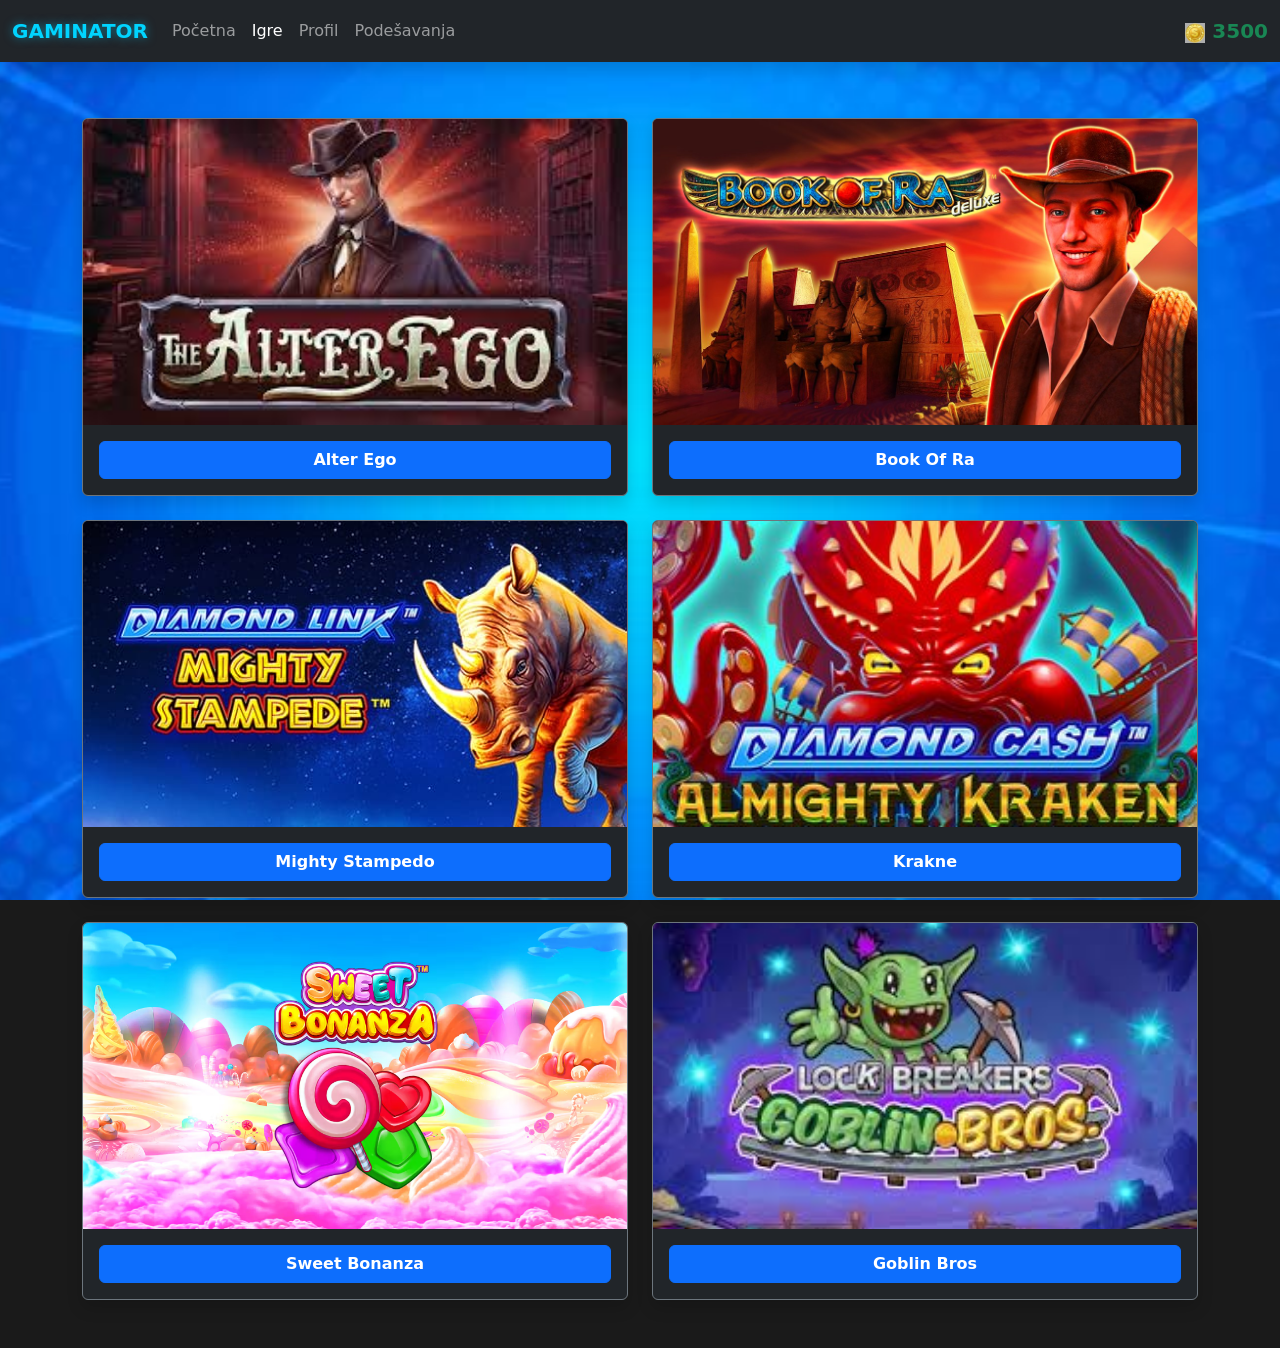
==== igre.html @ e3464559 "Add files via upload" ====
<!DOCTYPE html>
<html lang="sr">
<head>
    <meta charset="UTF-8">
    <meta name="viewport" content="width=device-width, initial-scale=1.0">
    <title>Gaminator - Sve Igre</title>
    <link href="https://cdn.jsdelivr.net/npm/bootstrap@5.3.0/dist/css/bootstrap.min.css" rel="stylesheet">
    <link rel="stylesheet" href="stilovi.css">
</head>
<body>

<nav class="navbar navbar-expand-lg bg-dark navbar-dark fixed-top shadow">
  <div class="container-fluid">
    <a class="navbar-brand fw-bold gaminator-plava" href="str.html">GAMINATOR</a>
    <button class="navbar-toggler" type="button" data-bs-toggle="collapse" data-bs-target="#navbarNav">
      <span class="navbar-toggler-icon"></span>
    </button>
    <div class="collapse navbar-collapse" id="navbarNav">
      <ul class="navbar-nav me-auto">
        <li class="nav-item"><a class="nav-link" href="index.html">Početna</a></li>
        <li class="nav-item"><a class="nav-link active" href="igre.html">Igre</a></li>
        <li class="nav-item"><a class="nav-link" href="profil.html">Profil</a></li>
        <li class="nav-item"><a class="nav-link" href="podesavanja.html">Podešavanja</a></li>
      </ul>
      <span class="navbar-text text-success fw-bold fs-5">
        <img src="slike/koin.png" width="20" alt="coin"> 3500
      </span>
    </div>
  </div>
</nav>

<div class="container my-5">
    <div class="row row-cols-1 row-cols-md-2 g-4">
        
        <div class="col">
            <div class="card bg-dark border-secondary h-100 shadow">
                <img src="slike/alter_ego.jpg" class="card-img-top igra-slika" alt="Book of Ra">
                <div class="card-body text-center">
                    <a href="slot.html" class="btn btn-primary w-100 fw-bold">Alter Ego</a>
                </div>
            </div>
        </div>

        <div class="col">
            <div class="card bg-dark border-secondary h-100 shadow">
                <img src="slike/audio_knjiga.jpg" class="card-img-top igra-slika" alt="Lucky Lady">
                <div class="card-body text-center">
                    <a href="slot.html" class="btn btn-primary w-100 fw-bold">Book Of Ra</a>
                </div>
            </div>
        </div>

        <div class="col">
            <div class="card bg-dark border-secondary h-100 shadow">
                <img src="slike/stampedo.jpg" class="card-img-top igra-slika" alt="Sizzling Hot">
                <div class="card-body text-center">
                    <a href="slot.html" class="btn btn-primary w-100 fw-bold">Mighty Stampedo</a>
                </div>
            </div>
        </div>

        <div class="col">
            <div class="card bg-dark border-secondary h-100 shadow">
                <img src="slike/kraken.jpg" class="card-img-top igra-slika" alt="Dolphin's Pearl">
                <div class="card-body text-center">
                    <a href="slot.html" class="btn btn-primary w-100 fw-bold">Krakne</a>
                </div>
            </div>
        </div>

        <div class="col">
            <div class="card bg-dark border-secondary h-100 shadow">
                <img src="slike/bonanza.jpg" class="card-img-top igra-slika" alt="Lord of the Ocean">
                <div class="card-body text-center">
                    <a href="slot.html" class="btn btn-primary w-100 fw-bold">Sweet Bonanza</a>
                </div>
            </div>
        </div>

        <div class="col">
            <div class="card bg-dark border-secondary h-100 shadow">
                <img src="slike/goblin.jpg" class="card-img-top igra-slika" alt="Columbus Deluxe">
                <div class="card-body text-center">
                    <a href="slot.html" class="btn btn-primary w-100 fw-bold">Goblin Bros</a>
                </div>
            </div>
        </div>

    </div>
</div>

<script src="https://cdn.jsdelivr.net/npm/bootstrap@5.3.0/dist/js/bootstrap.bundle.min.js"></script>
</body>
</html>
---- stilovi.css ----
body {
    background-image: url('slike/pozadina.jpg');
    background-size: cover;
    background-attachment: fixed;
    background-position: center;
    background-color: #1a1a1a;
    min-height: 100vh;
    padding-top: 70px;
}

/* --- NOVA BOJA ZA TEXT --- */
.gaminator-plava {
    color: #00d4ff !important; /* Svetlo plava / Cyan */
    text-shadow: 0 0 10px rgba(0, 212, 255, 0.5); /* Blagi sjaj */
}

.slot-vocka {
    width: 100%;
    aspect-ratio: 1/1;
    object-fit: contain;
    background-color: white;
    padding: 10px;
    border: 2px solid #ffc107;
}

.igra-slika {
    width: 100%;
    aspect-ratio: 16/9;
    object-fit: cover;
}
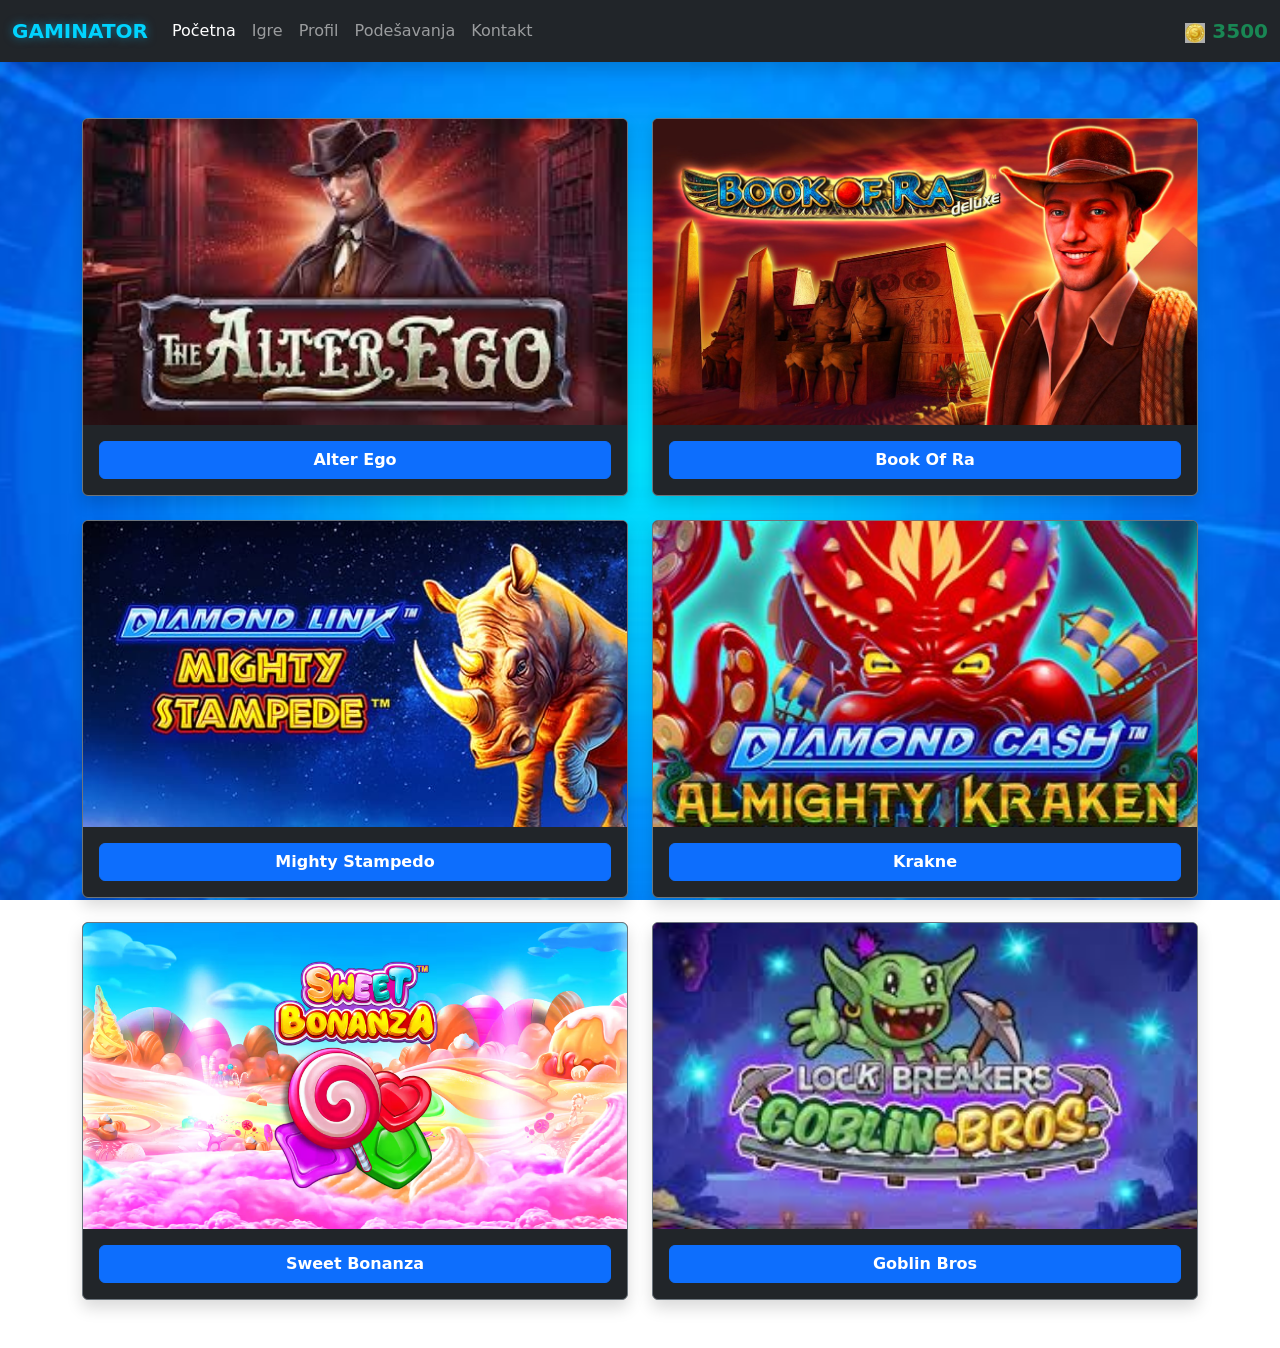
==== commit b60ac5d6: "Update igre.html" ====
--- a/igre.html
+++ b/igre.html
@@ -11,16 +11,17 @@
 
 <nav class="navbar navbar-expand-lg bg-dark navbar-dark fixed-top shadow">
   <div class="container-fluid">
-    <a class="navbar-brand fw-bold gaminator-plava" href="str.html">GAMINATOR</a>
+    <a class="navbar-brand fw-bold gaminator-plava" href="index.html">GAMINATOR</a>
     <button class="navbar-toggler" type="button" data-bs-toggle="collapse" data-bs-target="#navbarNav">
       <span class="navbar-toggler-icon"></span>
     </button>
     <div class="collapse navbar-collapse" id="navbarNav">
       <ul class="navbar-nav me-auto">
-        <li class="nav-item"><a class="nav-link" href="index.html">Početna</a></li>
-        <li class="nav-item"><a class="nav-link active" href="igre.html">Igre</a></li>
+        <li class="nav-item"><a class="nav-link active" href="index.html">Početna</a></li>
+        <li class="nav-item"><a class="nav-link" href="igre.html">Igre</a></li>
         <li class="nav-item"><a class="nav-link" href="profil.html">Profil</a></li>
         <li class="nav-item"><a class="nav-link" href="podesavanja.html">Podešavanja</a></li>
+        <li class="nav-item"><a class="nav-link" href="kontakt.html">Kontakt</a></li>
       </ul>
       <span class="navbar-text text-success fw-bold fs-5">
         <img src="slike/koin.png" width="20" alt="coin"> 3500
@@ -91,4 +92,4 @@
 
 <script src="https://cdn.jsdelivr.net/npm/bootstrap@5.3.0/dist/js/bootstrap.bundle.min.js"></script>
 </body>
-</html>+</html>
--- a/stilovi.css
+++ b/stilovi.css
@@ -3,15 +3,13 @@
     background-size: cover;
     background-attachment: fixed;
     background-position: center;
-    background-color: #1a1a1a;
     min-height: 100vh;
     padding-top: 70px;
 }
 
-/* --- NOVA BOJA ZA TEXT --- */
 .gaminator-plava {
-    color: #00d4ff !important; /* Svetlo plava / Cyan */
-    text-shadow: 0 0 10px rgba(0, 212, 255, 0.5); /* Blagi sjaj */
+    color: #00d4ff !important;
+    text-shadow: 0 0 10px rgba(0, 200, 255, 0.5);
 }
 
 .slot-vocka {
@@ -27,4 +25,38 @@
     width: 100%;
     aspect-ratio: 16/9;
     object-fit: cover;
-}+}
+
+/* Dodatni stilovi za forme */
+.custom-input {
+    background-color: #2b3035 !important;
+    border: 1px solid #444 !important;
+    color: white !important;
+}
+
+.custom-input:focus {
+    border-color: #00d4ff !important;
+    box-shadow: 0 0 8px rgba(0, 212, 255, 0.4);
+}
+
+.form-check-input:checked {
+    background-color: #00d4ff;
+    border-color: #00d4ff;
+}
+
+img {
+    max-width: 100%;
+    height: auto;
+}
+
+.slider-img {
+    aspect-ratio: 21/9; 
+    object-fit: cover;   
+    max-height: 450px;  
+}
+
+@media (max-width: 768px) {
+    .slider-img {
+        aspect-ratio: 4/3;
+    }
+}
